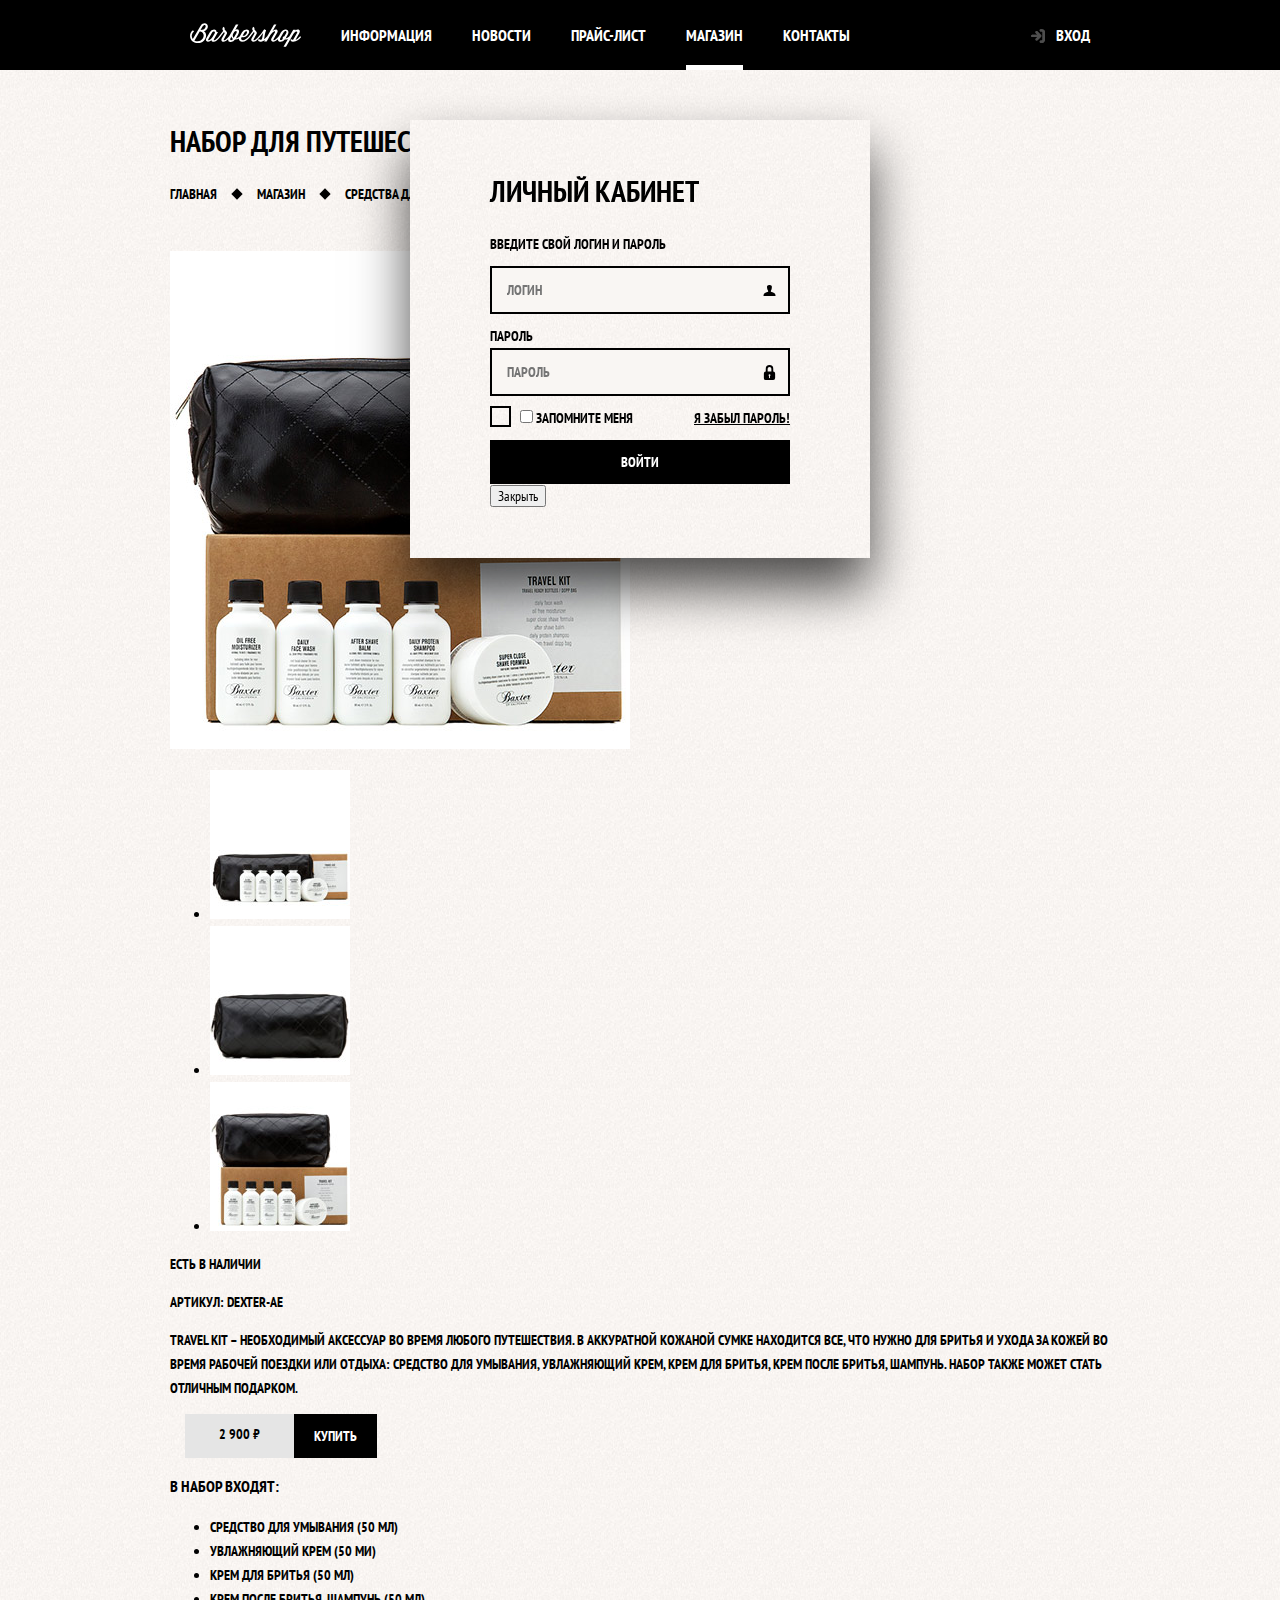
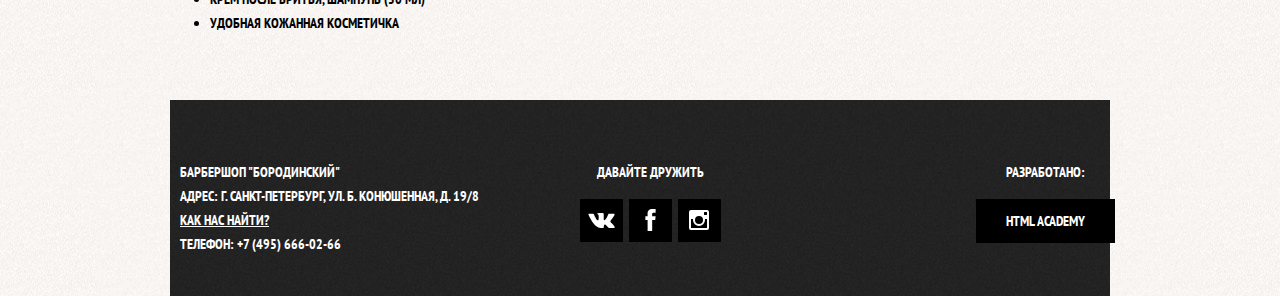
==== catalog-item.html @ 79c08146 "master" ====
<!DOCTYPE HTML>
<html>
<head>
  <meta charset="utf-8">
  <title>Барбершоп "Бородинский"</title>
  <link href="css\normalize.css" rel="stylesheet">
  <link href="css\style.css" rel="stylesheet">
  <link href="https://fonts.googleapis.com/css?family=PT+Sans+Narrow:400,700&amp;subset=cyrillic" rel="stylesheet">
</head>
<body class="inner-page">

  <!--- Хедер --->

    <header class="main-header">
      <nav class="main-nav container">
        <a class="main-header-logo" href="index.html"><img src="logo/small-logo.svg" width="111" height="24"
          alt="Логотип барбершопа Бородинский"></a>
        <ul class="main-nav-list">
          <li><a href="info.html">Информация</a></li>
          <li><a href="news.html">Новости</a></li>
          <li><a href="price.html">Прайс-лист</a></li>
          <li class="site-nav-current"><a href="catalog.html">Магазин</a></li>
          <li><a href="contacts.html">Контакты</a></li>
        </ul>
        <ul class="user-nav-list">
          <li><a class="login-link" href="sign-up">Вход</a></li>
        </ul>
      </nav>
    </header>


  <!--- Основное содержание --->

    <main class="container">

      <h1 class="page-title">набор для путешествий «Baxter of California»</h1>

      <ul class="breadcrumbs">
        <li><a href="index.html">Главная</a></li>
        <li><a href="catalog.html">Магазин</a></li>
        <li><a href="#">Средства для ухода</a></li>
        <li class="breadcrumbs-current">Набор для путишествий «Baxter of California»</li>
      </ul>

    <!--- Галерея --->

      <section class="product-photo">
        <h2 class="visually-hidden">Фото товара</h2>
        <p class="product-photo-full">
          <img src="catalog-item\product-1\product-big.jpg" width="460" height="498"
            alt="Фото всего набора">
        </p>
        <ul class="product-photo-preview">
          <li>
            <img src="catalog-item\product-1\product-small-1.jpg" width="140" height="149"
              alt="Фото в анфас">
          </li>
          <li>
            <img src="catalog-item\product-1\product-small-2.jpg" width="140" height="149"
              alt="Фото в профиль">
          </li>
          <li>
            <img src="catalog-item\product-1\product-small-3.jpg" width="140" height="149"
              alt="Фото отдельной части">
          </li>
        </ul>
      </section>

    <!--- Описание --->

      <section class="product-info">

        <h2 class="visually-hidden">Описание товара</h2>

        <p class="product-availability">Есть в наличии</p>
        <p class="product-article">Артикул: dexter-ae</p>
        <p class="product-text">
          Travel Kit – необходимый аксессуар во время
          любого путешествия. В аккуратной кожаной сумке находится все, что
          нужно для бритья и ухода за кожей во время рабочей поездки или отдыха:
          средство для умывания, увлажняющий крем, крем для бритья, крем после
          бритья, шампунь. Набор также может стать отличным подарком.
        </p>

        <p class="catalog-item-price">
          <b>2 900 ₽</b>
          <a class="button" href="#">Купить</a>
        </p>

        <h3>В набор входят:</h3>
        <ul>
          <li>Средство для умывания (50 мл)</li>
          <li>Увлажняющий крем (50 ми)</li>
          <li>Крем для бритья (50 мл)</li>
          <li>Крем после бритья, шампунь (50 мл)</li>
          <li>Удобная кожанная косметичка</li>
        </ul>

      </section>

      <!--- Подвал --->

            <footer class="main-footer">
              <div class="container">
                <p class="footer-contacts">
                  Барбершоп "Бородинский"<br>
                  Адрес: г. Санкт-Петербург, ул. Б. Конюшенная, д. 19/8<br>
                  <a href="map.html">Как нас найти?</a><br>
                  Телефон: +7 (495) 666-02-66
                </p>
                <div class="footer-social">
                  <b>Давайте дружить</b>
                  <ul>
                    <li>
                      <a class="social-button" href="#">
                        <span class="visually-hidden">Вконтакте</span>
                        <svg xmlns="http://www.w3.org/2000/svg" width="27" height="15" viewBox="0 0 26.14 14.91"><path d="M26 13.47l-.09-.17a13.55 13.55 0 0 0-2.6-3q-.87-.83-1.1-1.12A1 1 0 0 1 22 8a10.27 10.27 0 0 1 1.22-1.78l.88-1.16q2.35-3.13 2-4L26 .94a.8.8 0 0 0-.4-.22 2.14 2.14 0 0 0-.87 0h-3.92a.51.51 0 0 0-.27 0h-.3a.6.6 0 0 0-.15.14.93.93 0 0 0-.14.24 22.22 22.22 0 0 1-1.46 3.06q-.5.84-.93 1.46a7 7 0 0 1-.71.91 4.94 4.94 0 0 1-.52.47q-.23.18-.35.15l-.23-.05a.9.9 0 0 1-.31-.33 1.49 1.49 0 0 1-.16-.53V1.6a3.14 3.14 0 0 0 0-.62 2.12 2.12 0 0 0-.14-.44.73.73 0 0 0-.28-.33 1.57 1.57 0 0 0-.46-.18A9 9 0 0 0 12.57 0a8.93 8.93 0 0 0-3.25.33 1.83 1.83 0 0 0-.52.41q-.25.3-.07.33a1.67 1.67 0 0 1 1.16.59l.08.16a2.6 2.6 0 0 1 .19.63 6.32 6.32 0 0 1 .12 1 10.59 10.59 0 0 1 0 1.7q-.07.71-.13 1.1a2.21 2.21 0 0 1-.18.64 2.69 2.69 0 0 1-.16.3l-.07.07a1 1 0 0 1-.37.07.86.86 0 0 1-.46-.19 3.27 3.27 0 0 1-.56-.52 7 7 0 0 1-.66-.93q-.37-.6-.76-1.42l-.22-.39q-.2-.38-.56-1.11t-.62-1.43A.9.9 0 0 0 5.2.9h-.07a.93.93 0 0 0-.22-.16A1.44 1.44 0 0 0 4.6.65L.87.68A1 1 0 0 0 .1.94L0 1a.44.44 0 0 0 0 .22 1.08 1.08 0 0 0 .08.37Q.9 3.53 1.86 5.31t1.66 2.87Q4.23 9.27 5 10.24t1 1.24l.37.41.34.33a8.06 8.06 0 0 0 1 .78 16.34 16.34 0 0 0 1.4.9 7.6 7.6 0 0 0 1.79.72 6.19 6.19 0 0 0 2 .22h1.57a1.08 1.08 0 0 0 .72-.3l.05-.07a.9.9 0 0 0 .1-.25 1.38 1.38 0 0 0 0-.37 4.48 4.48 0 0 1 .09-1.05 2.77 2.77 0 0 1 .23-.71 1.74 1.74 0 0 1 .29-.4 1.19 1.19 0 0 1 .23-.2h.11a.86.86 0 0 1 .77.21 4.52 4.52 0 0 1 .83.79q.39.47.93 1.05a6.41 6.41 0 0 0 1 .87l.27.16a3.31 3.31 0 0 0 .71.3 1.53 1.53 0 0 0 .76.07l3.48-.05a1.58 1.58 0 0 0 .8-.17.68.68 0 0 0 .34-.37 1.06 1.06 0 0 0 0-.46 1.71 1.71 0 0 0-.1-.36z" fill="#fff"/></svg>
                      </a>
                    </li>
                    <li>
                      <a class="social-button" href="#">
                        <span class="visually-hidden">Фейсбук</span>
                        <svg xmlns="http://www.w3.org/2000/svg" width="19" height="22" viewBox="0 0 10.15 21.74"><path d="M3.34 1.12A4.77 4.77 0 0 1 6.53 0h3.61v3.81H7.81a1.07 1.07 0 0 0-1.09.83v2.55h3.42c-.08 1.23-.24 2.45-.41 3.67h-3v10.87H2.21V10.86H0V7.21h2.19V3.66a3.83 3.83 0 0 1 1.15-2.54z" fill="#fff"/></svg>
                      </a>
                    </li>
                    <li>
                      <a class="social-button" href="#">
                        <span class="visually-hidden">Инстаграм</span>
                        <svg xmlns="http://www.w3.org/2000/svg" width="20" height="20" viewBox="0 0 20 20"><path d="M18 0H2a2 2 0 0 0-2 2v16a2 2 0 0 0 2 2h16a2 2 0 0 0 2-2V2a2 2 0 0 0-2-2zm-8 6a4 4 0 1 1-4 4 4 4 0 0 1 4-4zM2.5 18a.47.47 0 0 1-.5-.5V9h2.1a3.4 3.4 0 0 0-.1 1 6 6 0 1 0 12 0 3.4 3.4 0 0 0-.1-1H18v8.5a.47.47 0 0 1-.5.5zM18 4.5a.47.47 0 0 1-.5.5h-2a.47.47 0 0 1-.5-.5v-2a.47.47 0 0 1 .5-.5h2a.47.47 0 0 1 .5.5z" fill="#fff"/></svg>
                      </a>
                    </li>
                  </ul>
                </div>
                <p class="footer-copyright">
                  <b>Разработано:</b>
                  <a class="button" href="http://htmlacademy.ru">
                    HTML Academy</a>
                </p>
              </div>
            </footer>

    <!--- Поле входа --->

      <section class="modal modal-login">
        <h2>Личный кабинет</h2>
        <p>Введите свой логин и пароль</p>
        <form class="login-form" action="" method="post">
          <p>
            <label for="user-login" class="visually-hidden">Логин</label>
            <input id="user-login" class="login-icon-user" type="text"
            name="login" placeholder="Логин">
          </p>
          <p>
            <label for="user-password">Пароль</label>
            <input id="user-password" class="login-icon-password" type="password"
            name="password" placeholder="Пароль">
          </p>
          <p class="login-password-info">
            <label class="login-checkbox">
              <input type="checkbox" name="remember" class="visualy-hidden">
              <span class="checkbox-indicator"></span>
              Запомните меня
            </label>
            <a class="restore" href="#">Я забыл пароль!</a>
          </p>
          <button class="button" type="submit">Войти</button>
        </form>
        <button class="button-close">Закрыть</button>
      </section>

    <!--- Карта --->

      <section class="modal modal-map">
        <h2 class="visually-hidden">Как до нас добраться</h2>
        <p>
          <img src="map\map.jpg" width="766" height="560"
            alt="Офис компании по адресу ул. Большая Конюшенная 19/8, Санкт-Петербург">
        </p>
        <button class="button-close" type="button">Закрыть</button>
      </section>

    </main>

  </body>
</html>
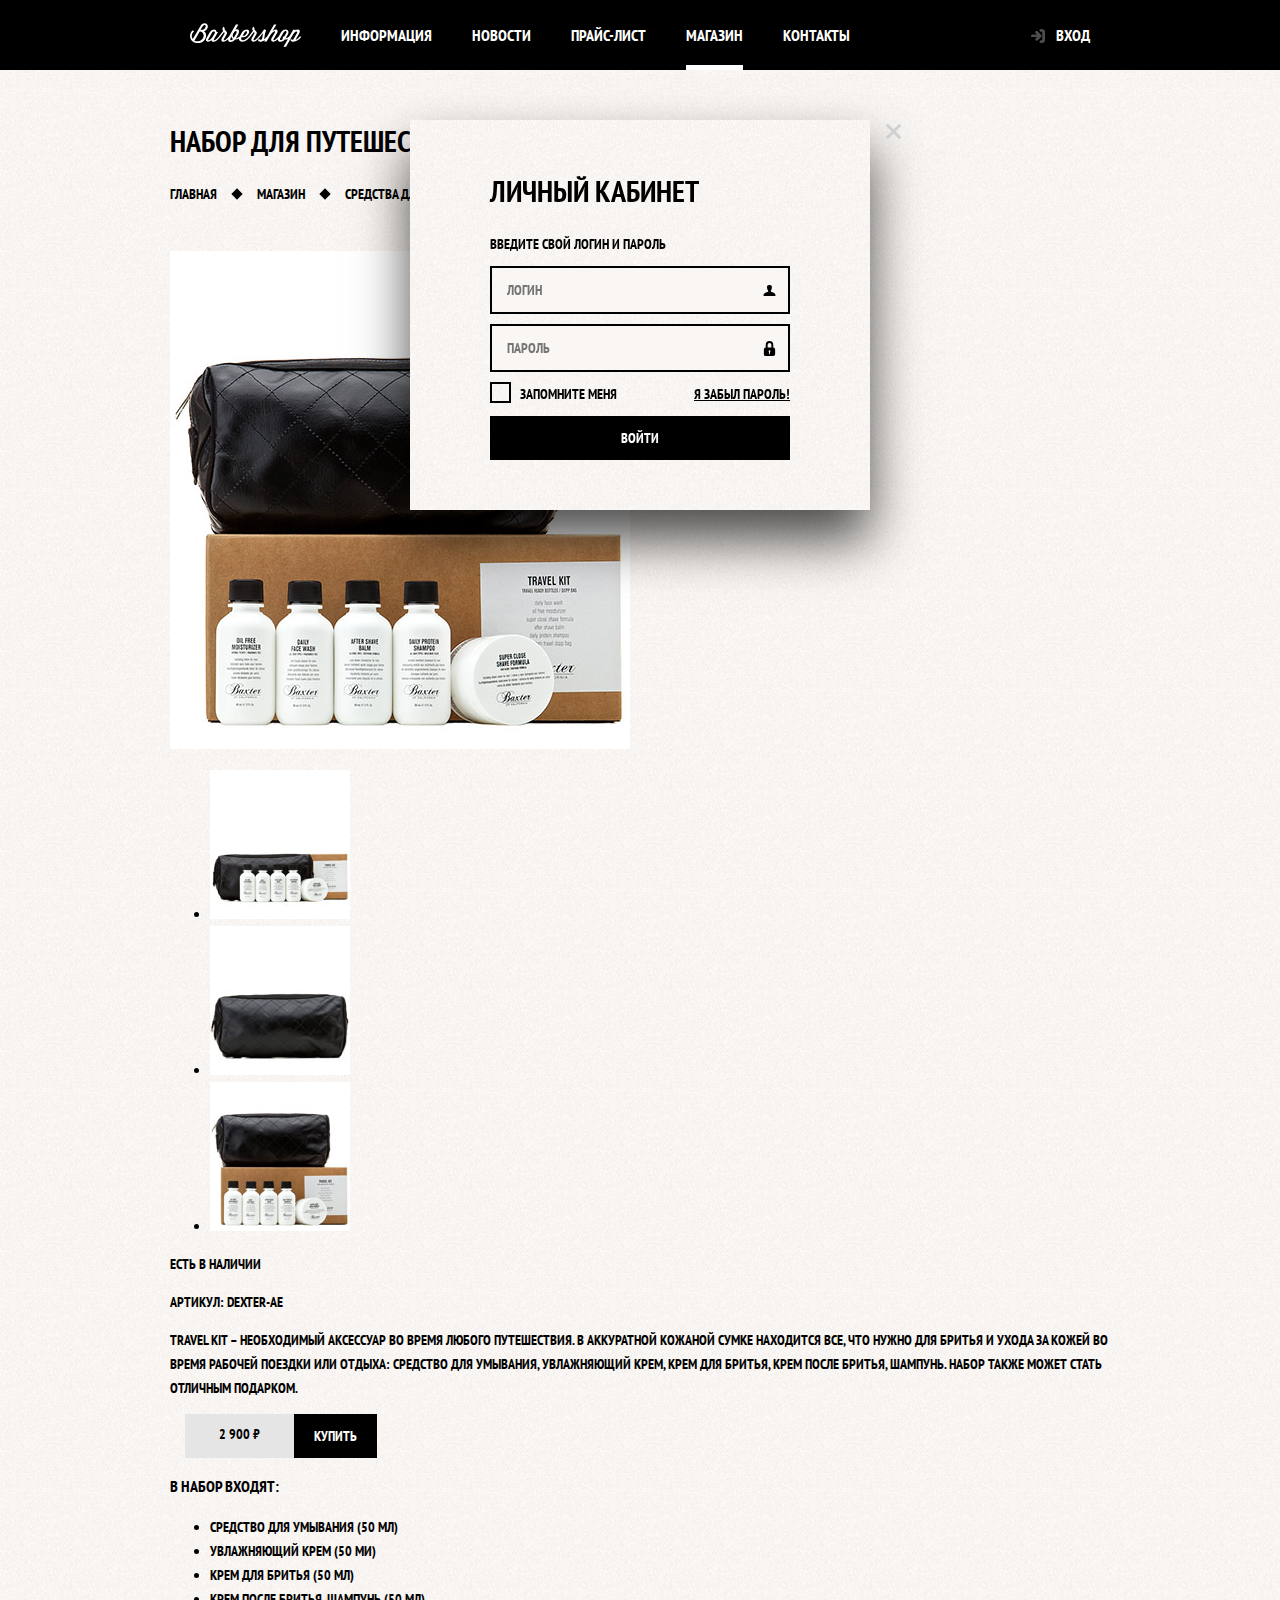
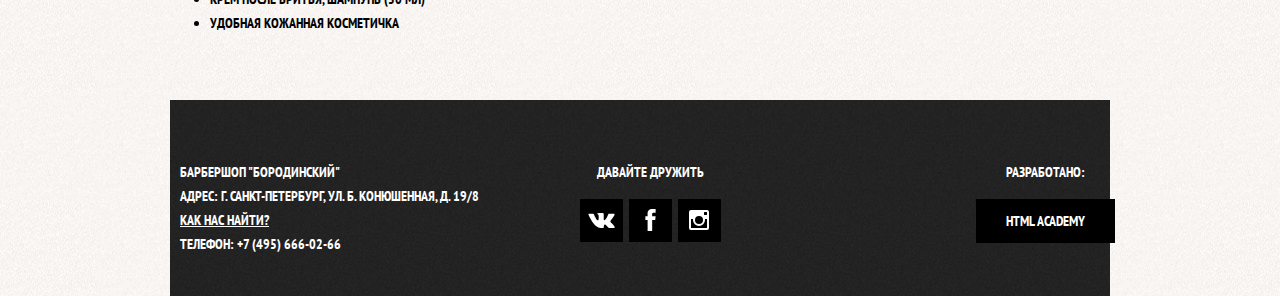
==== commit ea1836e3: "Fix modal sections" ====
--- a/catalog-item.html
+++ b/catalog-item.html
@@ -139,45 +139,45 @@
               </div>
             </footer>
 
-    <!--- Поле входа --->
+            <!--- Поле входа --->
 
-      <section class="modal modal-login">
-        <h2>Личный кабинет</h2>
-        <p>Введите свой логин и пароль</p>
-        <form class="login-form" action="" method="post">
-          <p>
-            <label for="user-login" class="visually-hidden">Логин</label>
-            <input id="user-login" class="login-icon-user" type="text"
-            name="login" placeholder="Логин">
-          </p>
-          <p>
-            <label for="user-password">Пароль</label>
-            <input id="user-password" class="login-icon-password" type="password"
-            name="password" placeholder="Пароль">
-          </p>
-          <p class="login-password-info">
-            <label class="login-checkbox">
-              <input type="checkbox" name="remember" class="visualy-hidden">
-              <span class="checkbox-indicator"></span>
-              Запомните меня
-            </label>
-            <a class="restore" href="#">Я забыл пароль!</a>
-          </p>
-          <button class="button" type="submit">Войти</button>
-        </form>
-        <button class="button-close">Закрыть</button>
-      </section>
+              <section class="modal modal-login">
+                <h2>Личный кабинет</h2>
+                <p class="modal-description">Введите свой логин и пароль</p>
+                <form class="login-form" method="post">
+                  <p>
+                    <label for="user-login" class="visually-hidden">Логин</label>
+                    <input id="user-login" class="login-icon-user" type="text"
+                    name="login" placeholder="Логин">
+                  </p>
+                  <p>
+                    <label for="user-password" class="visually-hidden">Пароль</label>
+                    <input id="user-password" class="login-icon-password" type="password"
+                    name="password" placeholder="Пароль">
+                  </p>
+                  <p class="login-password-info">
+                    <label class="login-checkbox">
+                      <input type="checkbox" name="remember" class="visually-hidden">
+                      <span class="checkbox-indicator"></span>
+                      Запомните меня
+                    </label>
+                    <a class="restore" href="#">Я забыл пароль!</a>
+                  </p>
+                  <button class="button" type="submit">Войти</button>
+                </form>
+                <button class="modal-close"><span class="visually-hidden">Закрыть</span></button>
+              </section>
 
-    <!--- Карта --->
+            <!--- Карта --->
 
-      <section class="modal modal-map">
-        <h2 class="visually-hidden">Как до нас добраться</h2>
-        <p>
-          <img src="map\map.jpg" width="766" height="560"
-            alt="Офис компании по адресу ул. Большая Конюшенная 19/8, Санкт-Петербург">
-        </p>
-        <button class="button-close" type="button">Закрыть</button>
-      </section>
+              <section class="modal modal-map">
+                <h2 class="visually-hidden">Как до нас добраться</h2>
+                <p>
+                  <img src="map\map.jpg" width="766" height="560"
+                    alt="Офис компании по адресу ул. Большая Конюшенная 19/8, Санкт-Петербург">
+                </p>
+                <button class="modal-close" type="button"><span class="visually-hidden">Закрыть</span></button>
+              </section>
 
     </main>
 
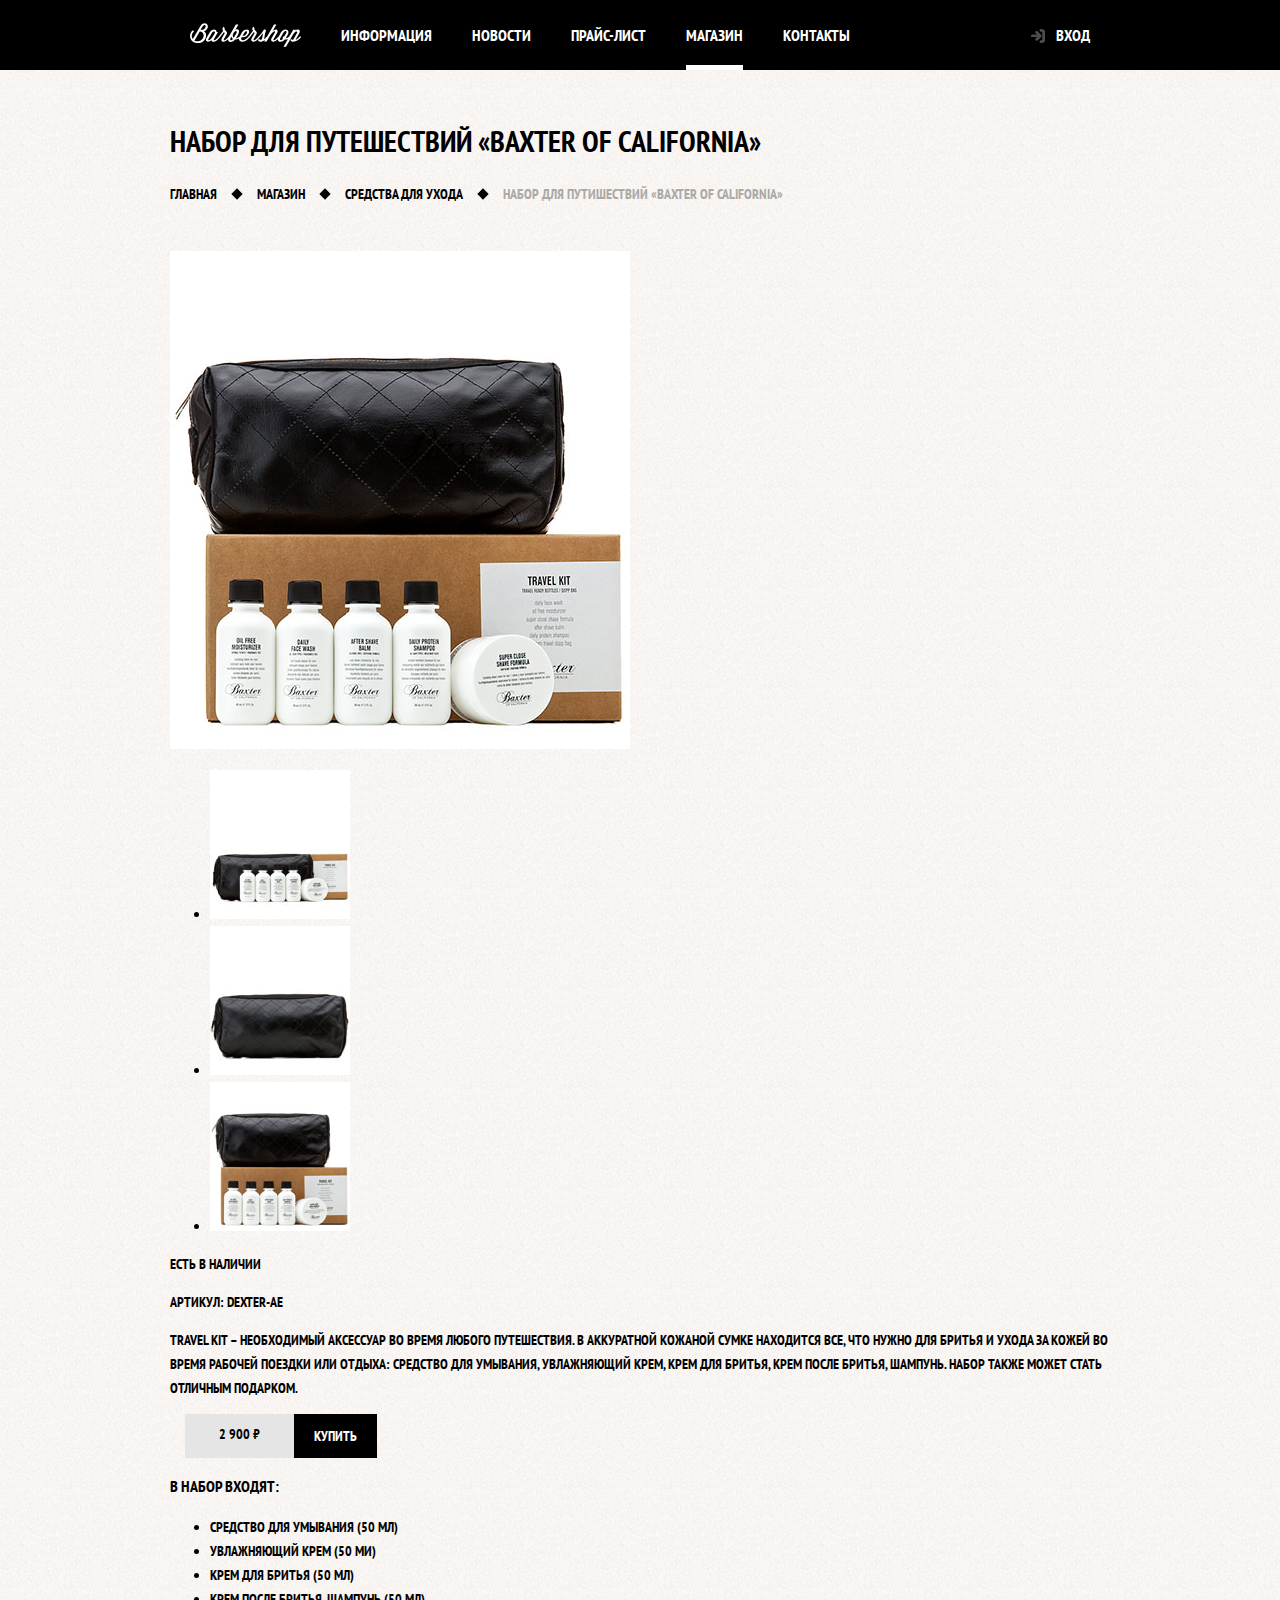
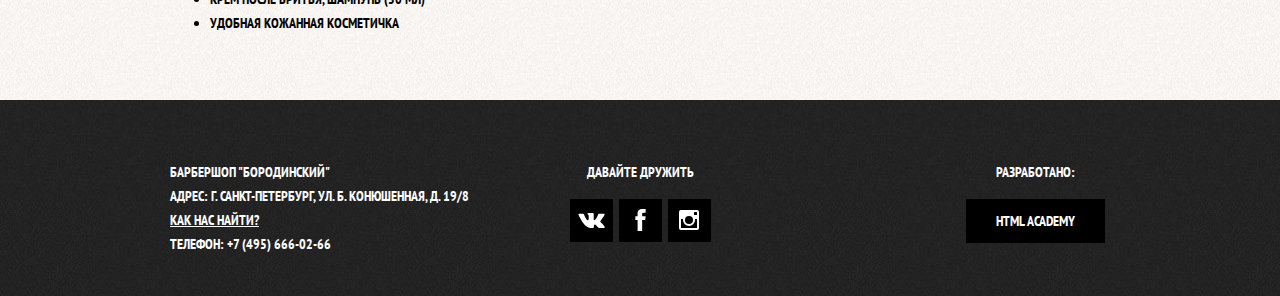
==== commit 392e3010: "Add js for popups" ====
--- a/catalog-item.html
+++ b/catalog-item.html
@@ -98,88 +98,90 @@
 
       </section>
 
+    </main>
+
       <!--- Подвал --->
 
-            <footer class="main-footer">
-              <div class="container">
-                <p class="footer-contacts">
-                  Барбершоп "Бородинский"<br>
-                  Адрес: г. Санкт-Петербург, ул. Б. Конюшенная, д. 19/8<br>
-                  <a href="map.html">Как нас найти?</a><br>
-                  Телефон: +7 (495) 666-02-66
-                </p>
-                <div class="footer-social">
-                  <b>Давайте дружить</b>
-                  <ul>
-                    <li>
-                      <a class="social-button" href="#">
-                        <span class="visually-hidden">Вконтакте</span>
-                        <svg xmlns="http://www.w3.org/2000/svg" width="27" height="15" viewBox="0 0 26.14 14.91"><path d="M26 13.47l-.09-.17a13.55 13.55 0 0 0-2.6-3q-.87-.83-1.1-1.12A1 1 0 0 1 22 8a10.27 10.27 0 0 1 1.22-1.78l.88-1.16q2.35-3.13 2-4L26 .94a.8.8 0 0 0-.4-.22 2.14 2.14 0 0 0-.87 0h-3.92a.51.51 0 0 0-.27 0h-.3a.6.6 0 0 0-.15.14.93.93 0 0 0-.14.24 22.22 22.22 0 0 1-1.46 3.06q-.5.84-.93 1.46a7 7 0 0 1-.71.91 4.94 4.94 0 0 1-.52.47q-.23.18-.35.15l-.23-.05a.9.9 0 0 1-.31-.33 1.49 1.49 0 0 1-.16-.53V1.6a3.14 3.14 0 0 0 0-.62 2.12 2.12 0 0 0-.14-.44.73.73 0 0 0-.28-.33 1.57 1.57 0 0 0-.46-.18A9 9 0 0 0 12.57 0a8.93 8.93 0 0 0-3.25.33 1.83 1.83 0 0 0-.52.41q-.25.3-.07.33a1.67 1.67 0 0 1 1.16.59l.08.16a2.6 2.6 0 0 1 .19.63 6.32 6.32 0 0 1 .12 1 10.59 10.59 0 0 1 0 1.7q-.07.71-.13 1.1a2.21 2.21 0 0 1-.18.64 2.69 2.69 0 0 1-.16.3l-.07.07a1 1 0 0 1-.37.07.86.86 0 0 1-.46-.19 3.27 3.27 0 0 1-.56-.52 7 7 0 0 1-.66-.93q-.37-.6-.76-1.42l-.22-.39q-.2-.38-.56-1.11t-.62-1.43A.9.9 0 0 0 5.2.9h-.07a.93.93 0 0 0-.22-.16A1.44 1.44 0 0 0 4.6.65L.87.68A1 1 0 0 0 .1.94L0 1a.44.44 0 0 0 0 .22 1.08 1.08 0 0 0 .08.37Q.9 3.53 1.86 5.31t1.66 2.87Q4.23 9.27 5 10.24t1 1.24l.37.41.34.33a8.06 8.06 0 0 0 1 .78 16.34 16.34 0 0 0 1.4.9 7.6 7.6 0 0 0 1.79.72 6.19 6.19 0 0 0 2 .22h1.57a1.08 1.08 0 0 0 .72-.3l.05-.07a.9.9 0 0 0 .1-.25 1.38 1.38 0 0 0 0-.37 4.48 4.48 0 0 1 .09-1.05 2.77 2.77 0 0 1 .23-.71 1.74 1.74 0 0 1 .29-.4 1.19 1.19 0 0 1 .23-.2h.11a.86.86 0 0 1 .77.21 4.52 4.52 0 0 1 .83.79q.39.47.93 1.05a6.41 6.41 0 0 0 1 .87l.27.16a3.31 3.31 0 0 0 .71.3 1.53 1.53 0 0 0 .76.07l3.48-.05a1.58 1.58 0 0 0 .8-.17.68.68 0 0 0 .34-.37 1.06 1.06 0 0 0 0-.46 1.71 1.71 0 0 0-.1-.36z" fill="#fff"/></svg>
-                      </a>
-                    </li>
-                    <li>
-                      <a class="social-button" href="#">
-                        <span class="visually-hidden">Фейсбук</span>
-                        <svg xmlns="http://www.w3.org/2000/svg" width="19" height="22" viewBox="0 0 10.15 21.74"><path d="M3.34 1.12A4.77 4.77 0 0 1 6.53 0h3.61v3.81H7.81a1.07 1.07 0 0 0-1.09.83v2.55h3.42c-.08 1.23-.24 2.45-.41 3.67h-3v10.87H2.21V10.86H0V7.21h2.19V3.66a3.83 3.83 0 0 1 1.15-2.54z" fill="#fff"/></svg>
-                      </a>
-                    </li>
-                    <li>
-                      <a class="social-button" href="#">
-                        <span class="visually-hidden">Инстаграм</span>
-                        <svg xmlns="http://www.w3.org/2000/svg" width="20" height="20" viewBox="0 0 20 20"><path d="M18 0H2a2 2 0 0 0-2 2v16a2 2 0 0 0 2 2h16a2 2 0 0 0 2-2V2a2 2 0 0 0-2-2zm-8 6a4 4 0 1 1-4 4 4 4 0 0 1 4-4zM2.5 18a.47.47 0 0 1-.5-.5V9h2.1a3.4 3.4 0 0 0-.1 1 6 6 0 1 0 12 0 3.4 3.4 0 0 0-.1-1H18v8.5a.47.47 0 0 1-.5.5zM18 4.5a.47.47 0 0 1-.5.5h-2a.47.47 0 0 1-.5-.5v-2a.47.47 0 0 1 .5-.5h2a.47.47 0 0 1 .5.5z" fill="#fff"/></svg>
-                      </a>
-                    </li>
-                  </ul>
-                </div>
-                <p class="footer-copyright">
-                  <b>Разработано:</b>
-                  <a class="button" href="http://htmlacademy.ru">
-                    HTML Academy</a>
-                </p>
-              </div>
-            </footer>
+      <footer class="main-footer">
+        <div class="container">
+          <p class="footer-contacts">
+            Барбершоп "Бородинский"<br>
+            Адрес: г. Санкт-Петербург, ул. Б. Конюшенная, д. 19/8<br>
+            <a class="js-find-us" href="map.html">Как нас найти?</a><br>
+            Телефон: +7 (495) 666-02-66
+          </p>
+          <div class="footer-social">
+            <b>Давайте дружить</b>
+            <ul>
+              <li>
+                <a class="social-button" href="#">
+                  <span class="visually-hidden">Вконтакте</span>
+                  <svg xmlns="http://www.w3.org/2000/svg" width="27" height="15" viewBox="0 0 26.14 14.91"><path d="M26 13.47l-.09-.17a13.55 13.55 0 0 0-2.6-3q-.87-.83-1.1-1.12A1 1 0 0 1 22 8a10.27 10.27 0 0 1 1.22-1.78l.88-1.16q2.35-3.13 2-4L26 .94a.8.8 0 0 0-.4-.22 2.14 2.14 0 0 0-.87 0h-3.92a.51.51 0 0 0-.27 0h-.3a.6.6 0 0 0-.15.14.93.93 0 0 0-.14.24 22.22 22.22 0 0 1-1.46 3.06q-.5.84-.93 1.46a7 7 0 0 1-.71.91 4.94 4.94 0 0 1-.52.47q-.23.18-.35.15l-.23-.05a.9.9 0 0 1-.31-.33 1.49 1.49 0 0 1-.16-.53V1.6a3.14 3.14 0 0 0 0-.62 2.12 2.12 0 0 0-.14-.44.73.73 0 0 0-.28-.33 1.57 1.57 0 0 0-.46-.18A9 9 0 0 0 12.57 0a8.93 8.93 0 0 0-3.25.33 1.83 1.83 0 0 0-.52.41q-.25.3-.07.33a1.67 1.67 0 0 1 1.16.59l.08.16a2.6 2.6 0 0 1 .19.63 6.32 6.32 0 0 1 .12 1 10.59 10.59 0 0 1 0 1.7q-.07.71-.13 1.1a2.21 2.21 0 0 1-.18.64 2.69 2.69 0 0 1-.16.3l-.07.07a1 1 0 0 1-.37.07.86.86 0 0 1-.46-.19 3.27 3.27 0 0 1-.56-.52 7 7 0 0 1-.66-.93q-.37-.6-.76-1.42l-.22-.39q-.2-.38-.56-1.11t-.62-1.43A.9.9 0 0 0 5.2.9h-.07a.93.93 0 0 0-.22-.16A1.44 1.44 0 0 0 4.6.65L.87.68A1 1 0 0 0 .1.94L0 1a.44.44 0 0 0 0 .22 1.08 1.08 0 0 0 .08.37Q.9 3.53 1.86 5.31t1.66 2.87Q4.23 9.27 5 10.24t1 1.24l.37.41.34.33a8.06 8.06 0 0 0 1 .78 16.34 16.34 0 0 0 1.4.9 7.6 7.6 0 0 0 1.79.72 6.19 6.19 0 0 0 2 .22h1.57a1.08 1.08 0 0 0 .72-.3l.05-.07a.9.9 0 0 0 .1-.25 1.38 1.38 0 0 0 0-.37 4.48 4.48 0 0 1 .09-1.05 2.77 2.77 0 0 1 .23-.71 1.74 1.74 0 0 1 .29-.4 1.19 1.19 0 0 1 .23-.2h.11a.86.86 0 0 1 .77.21 4.52 4.52 0 0 1 .83.79q.39.47.93 1.05a6.41 6.41 0 0 0 1 .87l.27.16a3.31 3.31 0 0 0 .71.3 1.53 1.53 0 0 0 .76.07l3.48-.05a1.58 1.58 0 0 0 .8-.17.68.68 0 0 0 .34-.37 1.06 1.06 0 0 0 0-.46 1.71 1.71 0 0 0-.1-.36z" fill="#fff"/></svg>
+                </a>
+              </li>
+              <li>
+                <a class="social-button" href="#">
+                  <span class="visually-hidden">Фейсбук</span>
+                  <svg xmlns="http://www.w3.org/2000/svg" width="19" height="22" viewBox="0 0 10.15 21.74"><path d="M3.34 1.12A4.77 4.77 0 0 1 6.53 0h3.61v3.81H7.81a1.07 1.07 0 0 0-1.09.83v2.55h3.42c-.08 1.23-.24 2.45-.41 3.67h-3v10.87H2.21V10.86H0V7.21h2.19V3.66a3.83 3.83 0 0 1 1.15-2.54z" fill="#fff"/></svg>
+                </a>
+              </li>
+              <li>
+                <a class="social-button" href="#">
+                  <span class="visually-hidden">Инстаграм</span>
+                  <svg xmlns="http://www.w3.org/2000/svg" width="20" height="20" viewBox="0 0 20 20"><path d="M18 0H2a2 2 0 0 0-2 2v16a2 2 0 0 0 2 2h16a2 2 0 0 0 2-2V2a2 2 0 0 0-2-2zm-8 6a4 4 0 1 1-4 4 4 4 0 0 1 4-4zM2.5 18a.47.47 0 0 1-.5-.5V9h2.1a3.4 3.4 0 0 0-.1 1 6 6 0 1 0 12 0 3.4 3.4 0 0 0-.1-1H18v8.5a.47.47 0 0 1-.5.5zM18 4.5a.47.47 0 0 1-.5.5h-2a.47.47 0 0 1-.5-.5v-2a.47.47 0 0 1 .5-.5h2a.47.47 0 0 1 .5.5z" fill="#fff"/></svg>
+                </a>
+              </li>
+            </ul>
+          </div>
+          <p class="footer-copyright">
+            <b>Разработано:</b>
+            <a class="button" href="http://htmlacademy.ru">
+              HTML Academy</a>
+          </p>
+        </div>
+      </footer>
 
-            <!--- Поле входа --->
+    <!--- Поле входа --->
 
-              <section class="modal modal-login">
-                <h2>Личный кабинет</h2>
-                <p class="modal-description">Введите свой логин и пароль</p>
-                <form class="login-form" method="post">
-                  <p>
-                    <label for="user-login" class="visually-hidden">Логин</label>
-                    <input id="user-login" class="login-icon-user" type="text"
-                    name="login" placeholder="Логин">
-                  </p>
-                  <p>
-                    <label for="user-password" class="visually-hidden">Пароль</label>
-                    <input id="user-password" class="login-icon-password" type="password"
-                    name="password" placeholder="Пароль">
-                  </p>
-                  <p class="login-password-info">
-                    <label class="login-checkbox">
-                      <input type="checkbox" name="remember" class="visually-hidden">
-                      <span class="checkbox-indicator"></span>
-                      Запомните меня
-                    </label>
-                    <a class="restore" href="#">Я забыл пароль!</a>
-                  </p>
-                  <button class="button" type="submit">Войти</button>
-                </form>
-                <button class="modal-close"><span class="visually-hidden">Закрыть</span></button>
-              </section>
+      <section class="modal modal-login">
+        <h2>Личный кабинет</h2>
+        <p class="modal-description">Введите свой логин и пароль</p>
+        <form class="login-form" method="post">
+          <p>
+            <label for="user-login" class="visually-hidden">Логин</label>
+            <input id="user-login" class="login-icon-user" type="text"
+            name="login" placeholder="Логин">
+          </p>
+          <p>
+            <label for="user-password" class="visually-hidden">Пароль</label>
+            <input id="user-password" class="login-icon-password" type="password"
+            name="password" placeholder="Пароль">
+          </p>
+          <p class="login-password-info">
+            <label class="login-checkbox">
+              <input type="checkbox" name="remember" class="visually-hidden">
+              <span class="checkbox-indicator"></span>
+              Запомните меня
+            </label>
+            <a class="restore" href="#">Я забыл пароль!</a>
+          </p>
+          <button class="button" type="submit">Войти</button>
+        </form>
+        <button class="modal-close"><span class="visually-hidden">Закрыть</span></button>
+      </section>
 
-            <!--- Карта --->
+    <!--- Карта --->
 
-              <section class="modal modal-map">
-                <h2 class="visually-hidden">Как до нас добраться</h2>
-                <p>
-                  <img src="map\map.jpg" width="766" height="560"
-                    alt="Офис компании по адресу ул. Большая Конюшенная 19/8, Санкт-Петербург">
-                </p>
-                <button class="modal-close" type="button"><span class="visually-hidden">Закрыть</span></button>
-              </section>
-
-    </main>
+      <section class="modal modal-map">
+        <h2 class="visually-hidden">Как до нас добраться</h2>
+        <p>
+          <img src="map\map.jpg" width="766" height="560"
+            alt="Офис компании по адресу ул. Большая Конюшенная 19/8, Санкт-Петербург">
+        </p>
+        <button class="modal-close" type="button"><span class="visually-hidden">Закрыть</span></button>
+      </section>
+      
+    <script src="js\main.js"></script>
 
   </body>
 </html>
